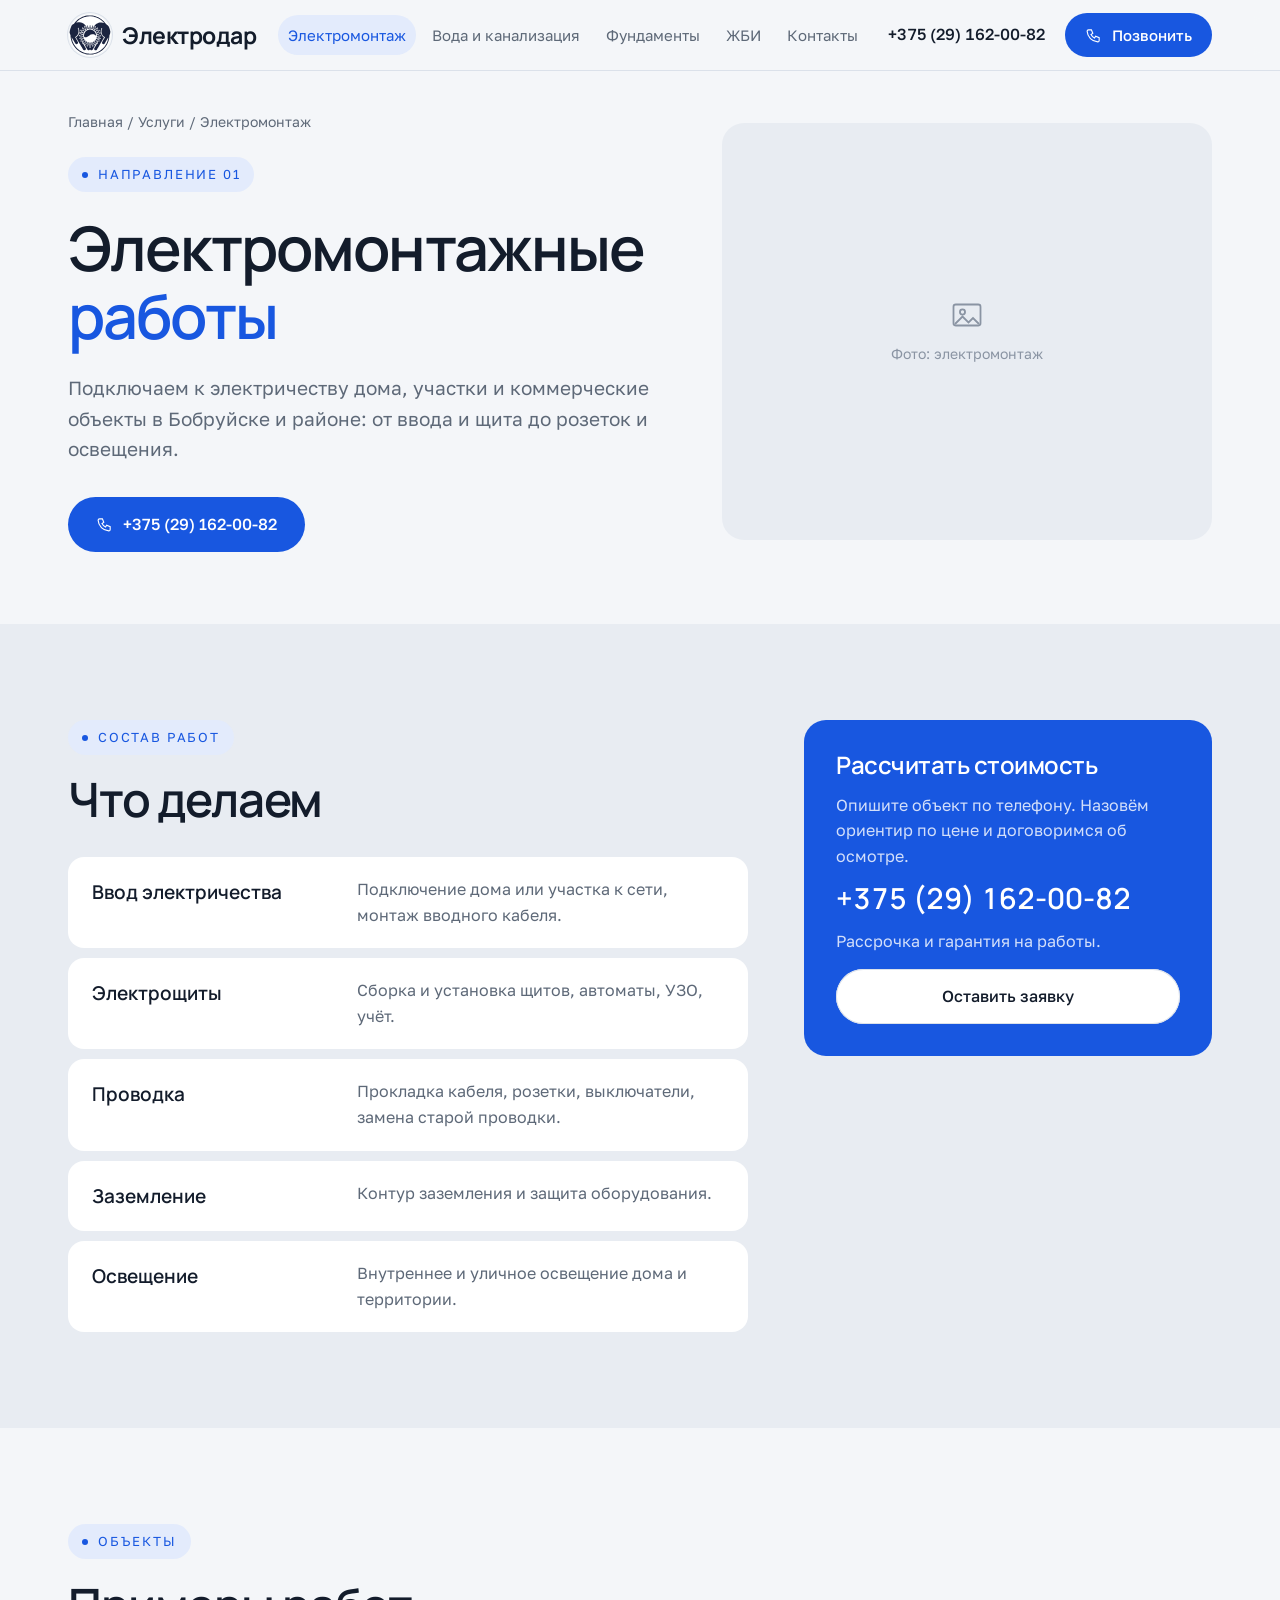
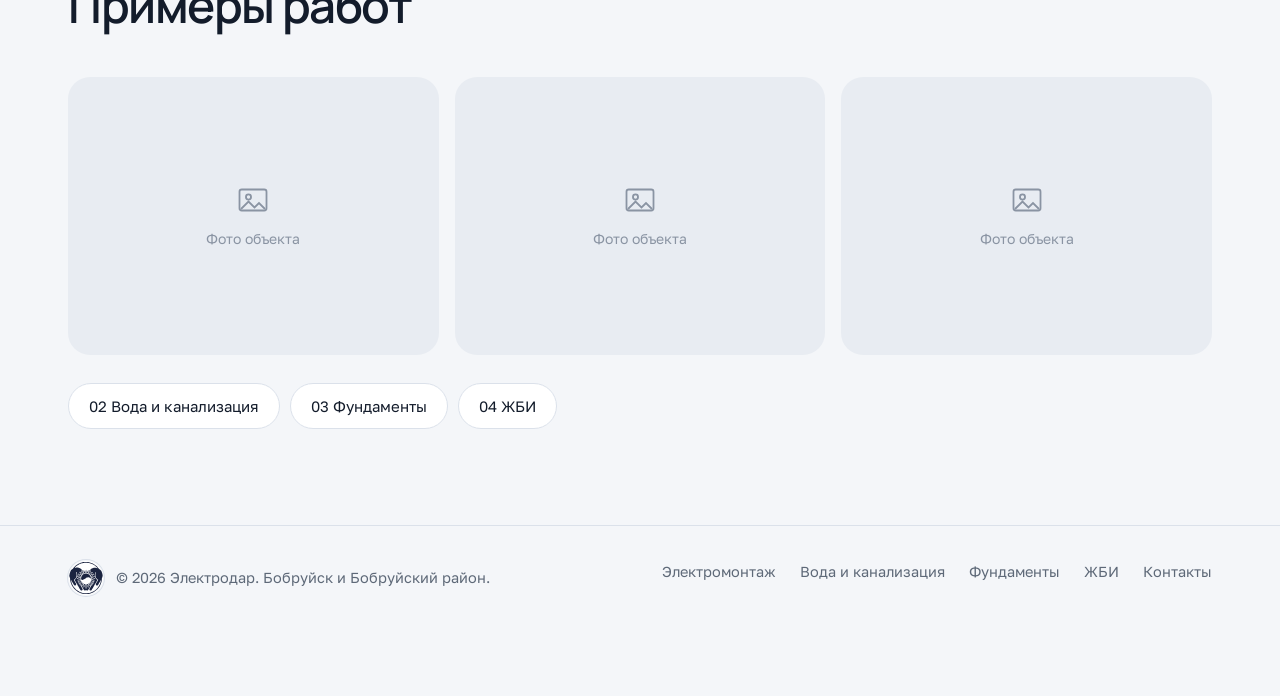
==== elektromontazh.html @ 2d4ed938 "Отдельные страницы услуг, SEO-разметка, мобильная версия, новый слоган - Страницы услуг вынесены в о" ====
<!DOCTYPE html>
<html lang="ru">
<head>
<meta charset="utf-8">
<meta name="viewport" content="width=device-width, initial-scale=1">
<title>Электромонтаж в Бобруйске и районе: ввод, щиты, проводка | Электродар</title>
<meta name="description" content="Электромонтажные работы в Бобруйске и Бобруйском районе: ввод электричества, сборка щитов, проводка, заземление, освещение. Рассрочка и гарантия. Тел. +375 29 162-00-82.">
<link rel="canonical" href="https://talizzzbogdan-dev.github.io/elektrodar/elektromontazh.html">
<meta name="robots" content="index, follow">
<meta name="theme-color" content="#F4F6F9">
<meta property="og:type" content="website">
<meta property="og:locale" content="ru_RU">
<meta property="og:site_name" content="Электродар">
<meta property="og:title" content="Электромонтаж в Бобруйске и районе: ввод, щиты, проводка | Электродар">
<meta property="og:description" content="Электромонтажные работы в Бобруйске и Бобруйском районе: ввод электричества, сборка щитов, проводка, заземление, освещение. Рассрочка и гарантия. Тел. +375 29 162-00-82.">
<meta property="og:url" content="https://talizzzbogdan-dev.github.io/elektrodar/elektromontazh.html">
<meta property="og:image" content="https://talizzzbogdan-dev.github.io/elektrodar/img/og.jpg">
<meta property="og:image:width" content="1200">
<meta property="og:image:height" content="630">
<meta name="twitter:card" content="summary_large_image">
<link rel="icon" href="img/logo.svg" type="image/svg+xml">
<link rel="icon" href="img/favicon-32.png" type="image/png" sizes="32x32">
<link rel="apple-touch-icon" href="img/apple-touch-icon.png">
<link rel="preconnect" href="https://fonts.googleapis.com">
<link rel="preconnect" href="https://fonts.gstatic.com" crossorigin>
<link href="https://fonts.googleapis.com/css2?family=Golos+Text:wght@400;500&family=Manrope:wght@500;600;700&display=swap" rel="stylesheet">
<link rel="stylesheet" href="styles.css">
<script type="application/ld+json">{"@context":"https://schema.org","@type":"Service","name":"Электромонтажные работы","serviceType":"Электромонтажные работы","provider":{"@id":"https://talizzzbogdan-dev.github.io/elektrodar/#org"},"areaServed":[{"@type":"City","name":"Бобруйск"},{"@type":"AdministrativeArea","name":"Бобруйский район"}],"url":"https://talizzzbogdan-dev.github.io/elektrodar/elektromontazh.html"}</script>
<script type="application/ld+json">{"@context":"https://schema.org","@type":"BreadcrumbList","itemListElement":[{"@type":"ListItem","position":1,"name":"Главная","item":"https://talizzzbogdan-dev.github.io/elektrodar/"},{"@type":"ListItem","position":2,"name":"Электромонтаж","item":"https://talizzzbogdan-dev.github.io/elektrodar/elektromontazh.html"}]}</script>
<script type="application/ld+json">{"@context":"https://schema.org","@type":"HomeAndConstructionBusiness","@id":"https://talizzzbogdan-dev.github.io/elektrodar/#org","name":"Электродар","url":"https://talizzzbogdan-dev.github.io/elektrodar/","logo":"https://talizzzbogdan-dev.github.io/elektrodar/img/logo.svg","image":"https://talizzzbogdan-dev.github.io/elektrodar/img/og.jpg","description":"Электромонтаж, водоснабжение и канализация, фундаменты, продажа, доставка и монтаж ЖБИ в Бобруйске и Бобруйском районе.","telephone":["+375291620082","+375447258724","+375447567236","+375296337055"],"email":"elektrodar@mail.ru","address":{"@type":"PostalAddress","streetAddress":"ул. Шинная, 10","addressLocality":"Бобруйск","addressRegion":"Могилёвская область","addressCountry":"BY"},"areaServed":[{"@type":"City","name":"Бобруйск"},{"@type":"AdministrativeArea","name":"Бобруйский район"}],"sameAs":["https://www.instagram.com/elektrodar2021/"]}</script>
</head>
<body>

<svg width="0" height="0" style="position:absolute" aria-hidden="true">
  <symbol id="i-photo" viewBox="0 0 24 24" fill="none" stroke="currentColor" stroke-width="1.2"><rect x="3" y="5" width="18" height="14" rx="1.5"/><circle cx="9" cy="10" r="1.7"/><path d="M4 18l5-5 4 4 3-3 4 4"/></symbol>
  <symbol id="i-phone" viewBox="0 0 24 24" fill="none" stroke="currentColor" stroke-width="1.6"><path d="M5 4h4l2 5-2.5 1.5a11 11 0 0 0 5 5L15 13l5 2v4a2 2 0 0 1-2 2A16 16 0 0 1 3 6a2 2 0 0 1 2-2z"/></symbol>
  <symbol id="i-tg" viewBox="0 0 24 24" fill="none" stroke="currentColor" stroke-width="1.5" stroke-linejoin="round"><path d="M21 4L3 11l6 2.200L11 20l3.200-4.300L19 19z"/><path d="M9 13.200L21 4"/></symbol>
  <symbol id="i-chat" viewBox="0 0 24 24" fill="none" stroke="currentColor" stroke-width="1.5" stroke-linejoin="round"><path d="M4 5h16v11H10l-5 4v-4H4z"/><path d="M9 9.500c.500 2 1.800 3.300 4 4"/></symbol>
  <symbol id="i-cam" viewBox="0 0 24 24" fill="none" stroke="currentColor" stroke-width="1.5"><rect x="4" y="4" width="16" height="16" rx="4.500"/><circle cx="12" cy="12" r="3.600"/><circle cx="16.600" cy="7.400" r=".6" fill="currentColor"/></symbol>
  <symbol id="i-arrow" viewBox="0 0 24 24" fill="none" stroke="currentColor" stroke-width="1.4"><path d="M4 12h16M14 6l6 6-6 6"/></symbol>
</svg>

<header class="top">
  <div class="wrap">
    <a class="logo" href="./"><img src="img/logo.svg" alt="" width="44" height="44">Электродар</a>
    <nav class="nav" id="menu" aria-label="Разделы сайта">
      <a href="elektromontazh.html" aria-current="page">Электромонтаж</a>
      <a href="voda-kanalizaciya.html">Вода и канализация</a>
      <a href="fundamenty.html">Фундаменты</a>
      <a href="zhbi.html">ЖБИ</a>
      <a href="./#kontakty">Контакты</a>
      <div class="nav-extra"><a class="tel" href="tel:+375291620082">+375 (29) 162-00-82</a><a class="tel" href="tel:+375447258724">+375 (44) 725-87-24</a></div>
    </nav>
    <a class="tel" href="tel:+375291620082">+375 (29) 162-00-82</a>
    <a class="btn" href="tel:+375291620082"><svg><use href="#i-phone"/></svg>Позвонить</a>
    <button class="burger" type="button" aria-expanded="false" aria-controls="menu" aria-label="Открыть меню"><span></span></button>
  </div>
  <div class="progress" id="progress"></div>
</header>

<main class="view" id="main">
  <div class="page-hero"><div class="wrap">
    <div>
      <p class="crumbs"><a href="./">Главная</a> / Услуги / Электромонтаж</p>
      <p class="eyebrow">Направление 01</p>
      <h1>Электромонтажные <b>работы</b></h1>
      <p class="lead">Подключаем к электричеству дома, участки и коммерческие объекты в Бобруйске и районе: от ввода и щита до розеток и освещения.</p>
      <a class="btn" href="tel:+375291620082"><svg><use href="#i-phone"/></svg>+375 (29) 162-00-82</a>
    </div>
    <div class="ph"><svg><use href="#i-photo"/></svg>Фото: электромонтаж</div>
  </div></div>
  <section class="block mist"><div class="wrap two">
    <div>
      <p class="eyebrow">Состав работ</p>
      <h2 style="margin-top:18px">Что делаем</h2>
      <ul class="works">
        <li><b>Ввод электричества</b><span>Подключение дома или участка к сети, монтаж вводного кабеля.</span></li>
        <li><b>Электрощиты</b><span>Сборка и установка щитов, автоматы, УЗО, учёт.</span></li>
        <li><b>Проводка</b><span>Прокладка кабеля, розетки, выключатели, замена старой проводки.</span></li>
        <li><b>Заземление</b><span>Контур заземления и защита оборудования.</span></li>
        <li><b>Освещение</b><span>Внутреннее и уличное освещение дома и территории.</span></li>
      </ul>
    </div>
    <aside class="side">
      <h3>Рассчитать стоимость</h3>
      <p>Опишите объект по телефону. Назовём ориентир по цене и договоримся об осмотре.</p>
      <a class="tel" href="tel:+375291620082">+375 (29) 162-00-82</a>
      <p>Рассрочка и гарантия на работы.</p>
      <a class="btn ghost" href="./#zayavka" style="justify-content:center">Оставить заявку</a>
    </aside>
  </div></section>
  <section class="block"><div class="wrap">
    <div class="head"><div><p class="eyebrow">Объекты</p><h2>Примеры работ</h2></div></div>
    <div class="photos">
      <div class="ph"><svg><use href="#i-photo"/></svg>Фото объекта</div>
      <div class="ph"><svg><use href="#i-photo"/></svg>Фото объекта</div>
      <div class="ph"><svg><use href="#i-photo"/></svg>Фото объекта</div>
    </div>
    <div class="others"><a href="voda-kanalizaciya.html">02 Вода и канализация</a><a href="fundamenty.html">03 Фундаменты</a><a href="zhbi.html">04 ЖБИ</a></div>
  </div></section>
</main>

<footer>
  <div class="wrap">
    <div class="foot-brand"><img src="img/logo.svg" alt="Логотип Электродар" width="36" height="36"><span>© 2026 Электродар. Бобруйск и Бобруйский район.</span></div>
    <nav aria-label="Услуги">
      <a href="elektromontazh.html">Электромонтаж</a>
      <a href="voda-kanalizaciya.html">Вода и канализация</a>
      <a href="fundamenty.html">Фундаменты</a>
      <a href="zhbi.html">ЖБИ</a>
      <a href="./#kontakty">Контакты</a>
    </nav>
  </div>
</footer>

<div class="callbar"><a class="btn" href="tel:+375291620082"><svg><use href="#i-phone"/></svg>Позвонить</a><a class="ico" href="https://t.me/+375291620082" target="_blank" rel="noopener" aria-label="Написать в Telegram"><svg><use href="#i-tg"/></svg></a><a class="ico" href="viber://chat?number=%2B375291620082" aria-label="Написать в Viber"><svg><use href="#i-chat"/></svg></a></div>

<script src="script.js"></script>
</body>
</html>
---- styles.css ----
:root{
  /* Идея: мягкий инженерный вариант. Холодный светло-серый фон, синий акцент (в токенах --green по историческим причинам), скруглённые белые карточки с фото, Raleway с курсивом в заголовках. */
  color-scheme: light;
  --bg:#F4F6F9;
  --card:#FFFFFF;
  --sand:#E8ECF2;
  --ink:#131C2B;
  --muted:#5E6978;
  --line:#DBE1EA;
  --green:#1857E0;
  --green-soft:#E3EBFC;
  --amber:#F2A93B;
  --display:"Manrope","Segoe UI",Roboto,Arial,sans-serif;
  --body:"Golos Text","Segoe UI",Roboto,Arial,sans-serif;
  --wrap:1200px;
  --r:22px;
  --ease:cubic-bezier(.2,.7,.2,1);
}
*{box-sizing:border-box}
html{scroll-behavior:smooth}
body{margin:0;background:var(--bg);color:var(--ink);font-family:var(--body);font-size:17px;line-height:1.6;-webkit-font-smoothing:antialiased}
a{color:inherit}
a:focus-visible,button:focus-visible{outline:2px solid var(--green);outline-offset:4px;border-radius:6px}
.wrap{max-width:var(--wrap);margin:0 auto;padding:0 28px}
h1,h2,h3{font-family:var(--display);font-weight:600;line-height:1.1;margin:0;text-wrap:balance;letter-spacing:-.03em;font-feature-settings:"lnum" 1}
h1{font-size:clamp(38px,5vw,70px)}
h2{font-size:clamp(30px,3.7vw,50px)}
h3{font-size:24px;font-weight:600;letter-spacing:-.02em}
h1 b,h2 b{font-weight:600;color:var(--green)}
p{margin:0}
.tel{font-variant-numeric:tabular-nums lining-nums;white-space:nowrap}
.eyebrow{font-size:13px;letter-spacing:.14em;text-transform:uppercase;color:var(--green);display:inline-flex;align-items:center;gap:10px;background:var(--green-soft);padding:7px 14px;border-radius:999px}
.eyebrow::before{content:"";width:6px;height:6px;border-radius:50%;background:var(--green)}

.top{background:rgba(244,246,249,.88);backdrop-filter:blur(12px);-webkit-backdrop-filter:blur(12px);position:sticky;top:0;z-index:20;border-bottom:1px solid var(--line)}
.top .wrap{display:flex;align-items:center;gap:20px;min-height:70px}
.progress{position:absolute;left:0;bottom:-1px;height:2px;width:100%;background:var(--green);transform-origin:0 50%;transform:scaleX(0)}
.logo{font-family:var(--display);font-weight:700;letter-spacing:-.02em;font-size:23px;text-decoration:none;display:flex;align-items:center;gap:10px}
.logo img{width:44px;height:44px;display:block;flex:none;border-radius:50%;box-shadow:0 0 0 1px var(--line);transition:transform .6s var(--ease)}
.logo:hover img{transform:rotate(-12deg)}
.foot-brand{display:flex;align-items:center;gap:12px}
.foot-brand img{width:36px;height:36px;border-radius:50%;box-shadow:0 0 0 1px var(--line)}
.nav{display:flex;gap:6px;margin-left:auto;font-size:15px;white-space:nowrap}
.nav a{text-decoration:none;color:var(--muted);padding:8px 10px;border-radius:999px;transition:background .3s,color .3s}
.nav a:hover,.nav a[aria-current="page"]{color:var(--green);background:var(--green-soft)}
.top .tel{font-weight:500;text-decoration:none;font-size:16px}
.btn{display:inline-flex;align-items:center;gap:10px;background:var(--green);color:#fff;font-weight:500;text-decoration:none;padding:15px 28px;border-radius:999px;font-family:var(--body);font-size:16px;transition:transform .3s var(--ease),box-shadow .3s,background .3s}
.btn:hover{background:#0F47C4;transform:translateY(-2px);box-shadow:0 14px 26px -14px rgba(24,87,224,.7)}
.btn svg{width:17px;height:17px;flex:none}
.btn.ghost{background:var(--card);color:var(--ink);box-shadow:inset 0 0 0 1px var(--line)}
.btn.ghost:hover{background:var(--card);box-shadow:inset 0 0 0 1px var(--green);color:var(--green)}
.top .btn{padding:10px 20px;font-size:15px}
.burger{display:none;margin-left:6px;width:46px;height:46px;border-radius:50%;border:1px solid var(--line);background:var(--card);cursor:pointer;place-items:center;padding:0;color:var(--ink)}
.burger span,.burger span::before,.burger span::after{display:block;width:18px;height:1.6px;background:currentColor;border-radius:2px;position:relative;transition:transform .35s var(--ease),background .2s}
.burger span::before,.burger span::after{content:"";position:absolute;left:0}
.burger span::before{top:-6px}.burger span::after{top:6px}
.burger[aria-expanded="true"] span{background:transparent}
.burger[aria-expanded="true"] span::before{transform:translateY(6px) rotate(45deg)}
.burger[aria-expanded="true"] span::after{transform:translateY(-6px) rotate(-45deg)}
.nav .nav-extra{display:none}
@media (max-width:1040px){
  .burger{display:grid}
  .top .tel{margin-left:auto}
  .top .btn{display:none}
  .nav{position:fixed;top:100%;left:0;right:0;margin:0;flex-direction:column;gap:2px;white-space:normal;background:var(--bg);padding:10px 20px 24px;border-bottom:1px solid var(--line);box-shadow:0 30px 40px -30px rgba(19,28,43,.35);max-height:calc(100vh - 70px);overflow:auto;opacity:0;visibility:hidden;transform:translateY(-8px);transition:opacity .3s,transform .35s var(--ease),visibility 0s .35s}
  .nav.open{opacity:1;visibility:visible;transform:none;transition:opacity .3s,transform .35s var(--ease)}
  .nav a{font-size:18px;padding:14px 14px;border-radius:14px;color:var(--ink)}
  .nav .nav-extra{display:flex;flex-direction:column;gap:8px;margin-top:12px;padding-top:16px;border-top:1px solid var(--line)}
  .nav .nav-extra a{font-family:var(--display);font-weight:600;font-feature-settings:"lnum" 1;font-size:20px;padding:12px 14px;background:var(--card)}
}

.ph{background:var(--sand);border-radius:var(--r);display:grid;place-items:center;align-content:center;gap:10px;color:#8A94A3;font-size:14px;text-align:center;padding:14px;position:relative;overflow:hidden;margin:0}
.ph svg{width:36px;height:36px}
.ph.pic{padding:0}
.ph.pic img{position:absolute;inset:0;width:100%;height:100%;object-fit:cover;display:block;transition:transform 1.4s var(--ease)}
.ph.pic:hover img,.card:hover .ph.pic img{transform:scale(1.06)}

/* Первый экран */
.hero .wrap{display:grid;grid-template-columns:minmax(0,1fr) minmax(0,1fr);gap:56px;align-items:center;padding-top:56px;padding-bottom:84px}
.hero h1{margin-top:24px}
.hero .lead{font-size:19px;color:var(--muted);max-width:31em;margin:26px 0 34px}
.hero .cta{display:flex;flex-wrap:wrap;gap:12px}
.hero-photo{position:relative}
.hero-photo .ph{aspect-ratio:4/4.1}
.hero-photo .floaty{position:absolute;left:-22px;bottom:30px;animation:float 7s ease-in-out infinite}
@keyframes float{0%,100%{translate:0 0}50%{translate:0 -10px}}
.badge{background:var(--card);border-radius:18px;padding:14px 20px 14px 16px;box-shadow:0 24px 44px -24px rgba(19,28,43,.45);display:flex;align-items:center;gap:14px}
.badge i{width:42px;height:42px;border-radius:50%;background:var(--green-soft);color:var(--green);display:grid;place-items:center;flex:none}
.badge i svg{width:22px;height:22px}
.badge b{font-family:var(--display);font-weight:600;font-size:18px;display:block;line-height:1.2}
.badge span{font-size:14px;color:var(--muted)}
.up{animation:up 1s var(--ease) both}
.up.d1{animation-delay:.08s}.up.d2{animation-delay:.18s}.up.d3{animation-delay:.28s}.up.d4{animation-delay:.5s}
@keyframes up{from{opacity:0;transform:translateY(24px)}to{opacity:1;transform:none}}
.unveil{animation:unveil 1.1s var(--ease) both}
.unveil.d1{animation-delay:.15s}.unveil.d2{animation-delay:.3s}
@keyframes unveil{from{opacity:0;scale:.92}to{opacity:1;scale:1}}
@media (max-width:900px){.hero .wrap{grid-template-columns:1fr;gap:40px;padding-top:36px;padding-bottom:56px}.hero-photo .floaty{left:12px;bottom:14px}.hero-photo .ph{aspect-ratio:4/3.4}}

.msgs{display:flex;flex-wrap:wrap;gap:8px;align-items:center;margin-top:20px;font-size:15px;color:var(--muted)}
.msgs a{display:inline-flex;gap:8px;align-items:center;padding:9px 16px;border-radius:999px;background:var(--card);border:1px solid var(--line);text-decoration:none;color:var(--ink);transition:border-color .3s,color .3s,transform .3s var(--ease)}
.msgs a:hover{border-color:var(--green);color:var(--green);transform:translateY(-2px)}
.msgs svg{width:17px;height:17px;color:var(--green)}

/* Бегущая строка */
.marquee{background:var(--green);color:#EAF0FD;overflow:hidden;padding:16px 0;font-family:var(--display);font-weight:600;font-size:20px;white-space:nowrap}
.marquee div{display:inline-flex;gap:36px;padding-right:36px;animation:run 36s linear infinite}
.marquee span::after{content:"";display:inline-block;width:7px;height:7px;border-radius:50%;background:var(--amber);margin-left:36px;vertical-align:middle}
@keyframes run{to{transform:translateX(-50%)}}

section.block{padding:96px 0}
section.block[id]{scroll-margin-top:70px}
.head{display:grid;grid-template-columns:minmax(0,1fr) minmax(0,1fr);gap:20px 56px;align-items:end;margin-bottom:46px}
.head h2{margin-top:20px}
.head p{color:var(--muted);max-width:30em}
.head .eyebrow{color:var(--green);font-size:13px;max-width:none}
.mist{background:var(--sand)}
@media (max-width:820px){.head{grid-template-columns:1fr;margin-bottom:30px}section.block{padding:60px 0}}

/* Услуги: карточки с фото */
.cards{display:grid;grid-template-columns:repeat(2,1fr);gap:20px}
.card{background:var(--card);border-radius:var(--r);padding:14px;display:grid;grid-template-columns:minmax(0,.8fr) minmax(0,1fr);gap:22px;text-decoration:none;border:1px solid var(--line);transition:transform .45s var(--ease),box-shadow .45s,border-color .45s}
.card:hover{transform:translateY(-6px);box-shadow:0 30px 50px -34px rgba(19,28,43,.5);border-color:transparent}
.card .ph{aspect-ratio:1/1;border-radius:14px}
.card>div{padding:12px 10px 10px 0;display:flex;flex-direction:column;gap:8px}
.card .n{font-family:var(--display);font-weight:600;font-size:15px;color:var(--green);font-feature-settings:"lnum" 1}
.card p{color:var(--muted);font-size:16px}
.card .go{margin-top:auto;display:inline-flex;align-items:center;gap:10px;font-weight:500;font-size:15px;color:var(--green)}
.card .go svg{width:18px;height:18px;transition:transform .4s var(--ease)}
.card:hover .go svg{transform:translateX(6px)}
@media (max-width:900px){.cards{grid-template-columns:1fr}}
@media (max-width:480px){.card{grid-template-columns:1fr}.card .ph{aspect-ratio:16/10}.card>div{padding:0 6px 8px}}

.terms{display:grid;grid-template-columns:repeat(3,1fr);gap:20px}
.term{background:var(--card);border-radius:var(--r);padding:30px 28px 32px;transition:transform .4s var(--ease),box-shadow .4s}
.term:hover{transform:translateY(-6px);box-shadow:0 28px 44px -32px rgba(19,28,43,.5)}
.term svg{width:26px;height:26px;color:var(--green);padding:14px;box-sizing:content-box;background:var(--green-soft);border-radius:50%;margin-bottom:22px}
.term h3{margin-bottom:10px}
.term p{color:var(--muted);font-size:16px}
@media (max-width:820px){.terms{grid-template-columns:1fr}}

.steps{list-style:none;margin:0;padding:0;display:grid;grid-template-columns:repeat(5,1fr);gap:16px;counter-reset:s}
.steps li{counter-increment:s;background:var(--card);border:1px solid var(--line);border-radius:var(--r);padding:22px 20px 24px}
.steps li::before{content:counter(s);font-family:var(--display);font-weight:600;font-size:18px;font-feature-settings:"lnum" 1;color:var(--green);background:var(--green-soft);width:40px;height:40px;border-radius:50%;display:grid;place-items:center;margin-bottom:18px}
.steps b{display:block;font-weight:500;margin-bottom:6px;font-size:18px}
.steps span{color:var(--muted);font-size:15.5px}
@media (max-width:1000px){.steps{grid-template-columns:repeat(2,1fr)}}
@media (max-width:480px){.steps{grid-template-columns:1fr}}

.photos{display:grid;grid-template-columns:repeat(3,1fr);gap:16px}
.photos .ph{aspect-ratio:4/3}
.photos.mosaic{grid-template-columns:repeat(4,1fr)}
.photos.mosaic .ph:first-child{grid-column:span 2;grid-row:span 2;aspect-ratio:auto}
.photos.mosaic .ph:nth-child(4){grid-column:span 2;aspect-ratio:8/2.9}
.photos.mosaic .ph:nth-child(4) img{object-position:50% 78%}
@media (max-width:760px){.photos,.photos.mosaic{grid-template-columns:repeat(2,1fr)}.photos.mosaic .ph:first-child,.photos.mosaic .ph:nth-child(4){grid-column:span 2;grid-row:auto;aspect-ratio:16/10}}

/* Спецтехника */
.tech{display:grid;grid-template-columns:minmax(0,.9fr) minmax(0,1.1fr);gap:56px;align-items:center}
.tech .pair{display:grid;grid-template-columns:1fr 1fr;gap:16px}
.tech .pair .ph{aspect-ratio:3/4}
.tech .pair .ph:last-child{margin-top:48px}
.tech h2{margin:20px 0 18px}
.tech p{color:var(--muted);max-width:30em}
.tech ul{list-style:none;margin:26px 0 0;padding:0;display:grid;gap:10px}
.tech li{background:var(--card);border-radius:16px;padding:16px 20px;display:grid;gap:2px}
.tech li b{font-family:var(--display);font-weight:600;font-size:18px}
.tech li span{color:var(--muted);font-size:15.5px}
@media (max-width:900px){.tech{grid-template-columns:1fr;gap:32px}}

/* Частые вопросы */
.faq{display:grid;gap:10px;max-width:880px}
.faq details{background:var(--card);border:1px solid var(--line);border-radius:16px;padding:0 24px;transition:border-color .3s}
.faq details[open]{border-color:var(--green)}
.faq summary{list-style:none;cursor:pointer;padding:20px 0;font-family:var(--display);font-weight:600;font-size:19px;display:flex;justify-content:space-between;align-items:center;gap:16px}
.faq summary::-webkit-details-marker{display:none}
.faq summary::after{content:"";flex:none;width:34px;height:34px;border-radius:50%;background:var(--green-soft) linear-gradient(var(--green),var(--green)) center/12px 1.5px no-repeat;transition:transform .4s var(--ease);box-shadow:inset 0 0 0 0 var(--green)}
.faq details:not([open]) summary::after{background-image:linear-gradient(var(--green),var(--green)),linear-gradient(var(--green),var(--green));background-size:12px 1.5px,1.5px 12px;background-position:center;background-repeat:no-repeat}
.faq details[open] summary::after{transform:rotate(180deg)}
.faq details p{padding:0 0 22px;color:var(--muted);max-width:62ch}

/* Форма заявки */
.request{display:grid;grid-template-columns:minmax(0,.9fr) minmax(0,1.1fr);gap:56px;align-items:start}
.request h2{margin:20px 0 18px}
.request>div>p{color:var(--muted);max-width:28em}
.form{background:var(--card);border:1px solid var(--line);border-radius:var(--r);padding:32px;display:grid;grid-template-columns:1fr 1fr;gap:16px}
.form label{display:grid;gap:6px;font-size:14px;color:var(--muted)}
.form .wide{grid-column:1/-1}
.form input,.form select,.form textarea{font:inherit;font-size:16px;color:var(--ink);padding:14px 16px;border:1px solid var(--line);border-radius:12px;background:var(--bg);width:100%;transition:border-color .3s,box-shadow .3s}
.form textarea{min-height:110px;resize:vertical}
.form input:focus,.form select:focus,.form textarea:focus{outline:none;border-color:var(--green);box-shadow:0 0 0 4px var(--green-soft)}
.form button{border:0;cursor:pointer;justify-content:center}
.form .note{font-size:15px;border-radius:12px;padding:14px 16px;background:var(--green-soft);color:var(--ink)}
.form .note[hidden]{display:none}
.form small{color:var(--muted);font-size:13.5px}
@media (max-width:900px){.request{grid-template-columns:1fr;gap:28px}}
@media (max-width:560px){.form{grid-template-columns:1fr;padding:22px}}

.contact .grid{display:grid;grid-template-columns:minmax(0,1.1fr) minmax(0,1fr);gap:24px}
.contact .grid>div{background:var(--card);border:1px solid var(--line);border-radius:var(--r);padding:38px}
.contact .grid>div:first-child{background:var(--green-soft);border-color:transparent}
.phones{list-style:none;margin:28px 0 0;padding:0;display:grid;gap:8px}
.phones a{font-family:var(--display);font-feature-settings:"lnum" 1;font-weight:600;font-size:clamp(24px,2.9vw,34px);line-height:1;text-decoration:none;display:flex;justify-content:space-between;align-items:center;padding:16px 22px;background:var(--card);border-radius:999px;transition:background .3s,color .3s,transform .4s var(--ease)}
.phones a svg{width:20px;height:20px;color:var(--green);transition:color .3s}
.phones a:hover{background:var(--green);color:#fff;transform:translateX(6px)}
.phones a:hover svg{color:#fff}
.contact dl{margin:0;display:grid;gap:22px}
.contact dt{font-size:13px;letter-spacing:.12em;text-transform:uppercase;color:var(--muted);margin-bottom:4px}
.contact dd{margin:0;font-size:18px}
.contact dd a{text-decoration-color:var(--green);text-underline-offset:4px}
.map{margin-top:28px;aspect-ratio:16/8}
@media (max-width:860px){.contact .grid{grid-template-columns:1fr}.contact .grid>div{padding:26px 22px}}

.page-hero .wrap{display:grid;grid-template-columns:minmax(0,1.1fr) minmax(0,.9fr);gap:56px;align-items:center;padding-top:40px;padding-bottom:72px}
.crumbs{font-size:14px;color:var(--muted);margin-bottom:24px}
.crumbs a{text-decoration:none}
.crumbs a:hover{color:var(--green)}
.page-hero h1{font-size:clamp(36px,4.8vw,66px);margin-top:22px}
.page-hero .lead{font-size:19px;color:var(--muted);max-width:32em;margin:24px 0 32px}
.page-hero .ph{aspect-ratio:4/3.4}
.two{display:grid;grid-template-columns:minmax(0,1.25fr) minmax(0,.75fr);gap:56px;align-items:start}
.works{list-style:none;margin:32px 0 0;padding:0;display:grid;gap:10px}
.works li{display:grid;grid-template-columns:minmax(0,.8fr) minmax(0,1.2fr);gap:20px;padding:20px 24px;background:var(--card);border-radius:16px;transition:transform .35s var(--ease)}
.works li:hover{transform:translateX(6px)}
.works b{font-family:var(--display);font-weight:600;font-size:19px}
.works span{color:var(--muted);font-size:16px}
.side{background:var(--green);color:#fff;border-radius:var(--r);padding:32px;display:grid;gap:14px;position:sticky;top:96px}
.side p{color:#D3DFFA;font-size:16px}
.side .tel{font-family:var(--display);font-feature-settings:"lnum" 1;font-weight:600;font-size:29px;text-decoration:none;line-height:1.1;color:#fff}
.others{display:flex;flex-wrap:wrap;gap:10px;margin-top:28px}
.others a{border:1px solid var(--line);border-radius:999px;padding:10px 20px;text-decoration:none;font-size:15px;background:var(--card);transition:border-color .3s,color .3s,transform .3s var(--ease)}
.others a:hover{border-color:var(--green);color:var(--green);transform:translateY(-2px)}
@media (max-width:900px){.page-hero .wrap{grid-template-columns:1fr;gap:32px;padding-top:26px;padding-bottom:44px}.two{grid-template-columns:1fr;gap:32px}.side{position:static}.works li{grid-template-columns:1fr;gap:4px}}

footer{border-top:1px solid var(--line);color:var(--muted);font-size:14.5px;padding:34px 0 100px}
footer .wrap{display:flex;flex-wrap:wrap;gap:14px 40px;justify-content:space-between}
footer nav{display:flex;flex-wrap:wrap;gap:8px 24px}
footer a{text-decoration:none}
footer a:hover{color:var(--green)}

.callbar{display:none}
@media (max-width:760px){
  .callbar{display:flex;position:fixed;left:0;right:0;bottom:0;z-index:30;padding:10px 16px calc(10px + env(safe-area-inset-bottom,0px));background:rgba(244,246,249,.94);backdrop-filter:blur(10px);border-top:1px solid var(--line)}
  .callbar{gap:8px}
  .callbar .btn{flex:1;justify-content:center;font-size:17px}
  .callbar .ico{flex:none;width:52px;height:52px;border-radius:50%;background:var(--card);border:1px solid var(--line);display:grid;place-items:center;color:var(--green)}
  .callbar .ico svg{width:22px;height:22px}
}

.rv.wait{opacity:0;transform:translateY(30px)}
.rv{transition:opacity .9s var(--ease),transform .9s var(--ease);transition-delay:var(--d,0s)}
.view[hidden]{display:none}
.view{animation:fade .5s ease both}
@keyframes fade{from{opacity:0}to{opacity:1}}
@media (prefers-reduced-motion:reduce){
  html{scroll-behavior:auto}
  *,*::before,*::after{animation:none!important;transition:none!important}
  .rv.wait{opacity:1;transform:none}
}

/* ===== Телефон ===== */
@media (max-width:760px){
  body{font-size:16px}
  .wrap{padding:0 18px}
  .top .wrap{min-height:62px;gap:10px}
  .top .tel{display:none}
  .burger{margin-left:auto}
  .logo{font-size:20px}
  .logo img{width:40px;height:40px}
  .nav{max-height:calc(100vh - 62px)}
  h1{font-size:clamp(31px,8.4vw,40px);letter-spacing:-.035em}
  h2{font-size:clamp(27px,7.2vw,34px)}
  h3{font-size:20px}
  .eyebrow{font-size:11.5px;padding:6px 12px}
  .hero .wrap{padding-top:22px;padding-bottom:40px;gap:28px}
  .hero h1{margin-top:16px}
  .hero .lead{font-size:16.5px;margin:16px 0 22px}
  .hero .cta{display:grid;grid-template-columns:1fr;gap:10px}
  .hero .cta .btn{justify-content:center;padding:15px 20px}
  .msgs{display:grid;grid-template-columns:repeat(3,1fr);gap:8px;margin-top:14px;font-size:14px}
  .msgs a{justify-content:center;padding:10px 6px;font-size:14px}
  .msgs a svg{width:16px;height:16px}
  .msgs-label{grid-column:1/-1}
  .hero-photo .ph{aspect-ratio:4/3.1;border-radius:18px}
  .hero-photo .floaty{left:10px;bottom:10px;right:auto}
  .badge{padding:10px 14px 10px 10px;gap:10px;border-radius:14px}
  .badge i{width:34px;height:34px}.badge i svg{width:18px;height:18px}
  .badge b{font-size:15px}.badge span{font-size:12.5px}
  .marquee{font-size:16px;padding:12px 0}
  section.block{padding:52px 0}
  .head{margin-bottom:22px;gap:12px}
  .head h2{margin-top:14px}
  .head p{font-size:15.5px}
  .head .eyebrow{font-size:11.5px}
  .cards{gap:12px}
  .card{grid-template-columns:104px minmax(0,1fr);gap:14px;padding:10px;border-radius:18px}
  .card .ph{aspect-ratio:1/1;border-radius:12px;align-self:start}
  .card>div{padding:4px 4px 4px 0;gap:4px}
  .card p{font-size:14.5px;line-height:1.45}
  .card .go{font-size:14px;margin-top:6px}
  .terms{gap:10px}
  .term{padding:18px 18px 20px;display:grid;grid-template-columns:auto 1fr;column-gap:14px;align-items:center}
  .term svg{width:22px;height:22px;padding:11px;margin:0}
  .term h3{margin:0}
  .term p{grid-column:1/-1;margin-top:10px;font-size:15px}
  .steps{gap:10px}
  .steps li{display:grid;grid-template-columns:40px 1fr;column-gap:14px;padding:16px}
  .steps li::before{margin:0;grid-row:1/3}
  .steps b{font-size:17px;margin:0 0 2px}
  .steps span{font-size:14.5px}
  .tech{gap:24px}
  .tech .pair{gap:10px}
  .tech .pair .ph{aspect-ratio:4/4.6}
  .tech .pair .ph:last-child{margin-top:24px}
  .tech h2{margin:14px 0 12px}
  .tech li{padding:14px 16px}
  .photos{gap:10px}
  .faq summary{font-size:16.5px;padding:16px 0;gap:12px}
  .faq summary::after{width:30px;height:30px}
  .faq details{padding:0 16px;border-radius:14px}
  .faq details p{font-size:15px;padding-bottom:16px}
  .request{gap:22px}
  .request h2{margin:14px 0 12px}
  .form{padding:18px;gap:12px;border-radius:18px}
  .form .btn{padding:16px}
  .contact .grid{gap:12px}
  .contact .grid>div{padding:22px 18px}
  .phones{margin-top:20px;gap:6px}
  .phones a{font-size:22px;padding:14px 18px}
  .contact dd{font-size:16.5px}
  .contact .msgs{margin-top:20px}
  .map{aspect-ratio:4/3;margin-top:20px}
  .page-hero .wrap{padding-top:16px;padding-bottom:36px;gap:22px}
  .crumbs{font-size:13px;margin-bottom:14px}
  .page-hero h1{font-size:clamp(30px,8.2vw,38px);margin-top:14px}
  .page-hero .lead{font-size:16.5px;margin:14px 0 20px}
  .page-hero .btn{width:100%;justify-content:center}
  .page-hero .ph{aspect-ratio:4/3;border-radius:18px}
  .works{margin-top:20px;gap:8px}
  .works li{padding:14px 16px;border-radius:14px}
  .works b{font-size:17px}
  .works span{font-size:14.5px}
  .side{padding:22px 20px}
  .side .tel{font-size:26px}
  .others{gap:8px}
  .others a{font-size:14px;padding:9px 14px}
  footer{padding:26px 0 104px;font-size:13.5px}
  .foot-brand{align-items:flex-start}
}
@media (max-width:360px){
  .msgs{grid-template-columns:1fr 1fr}
  .card{grid-template-columns:88px minmax(0,1fr)}
}
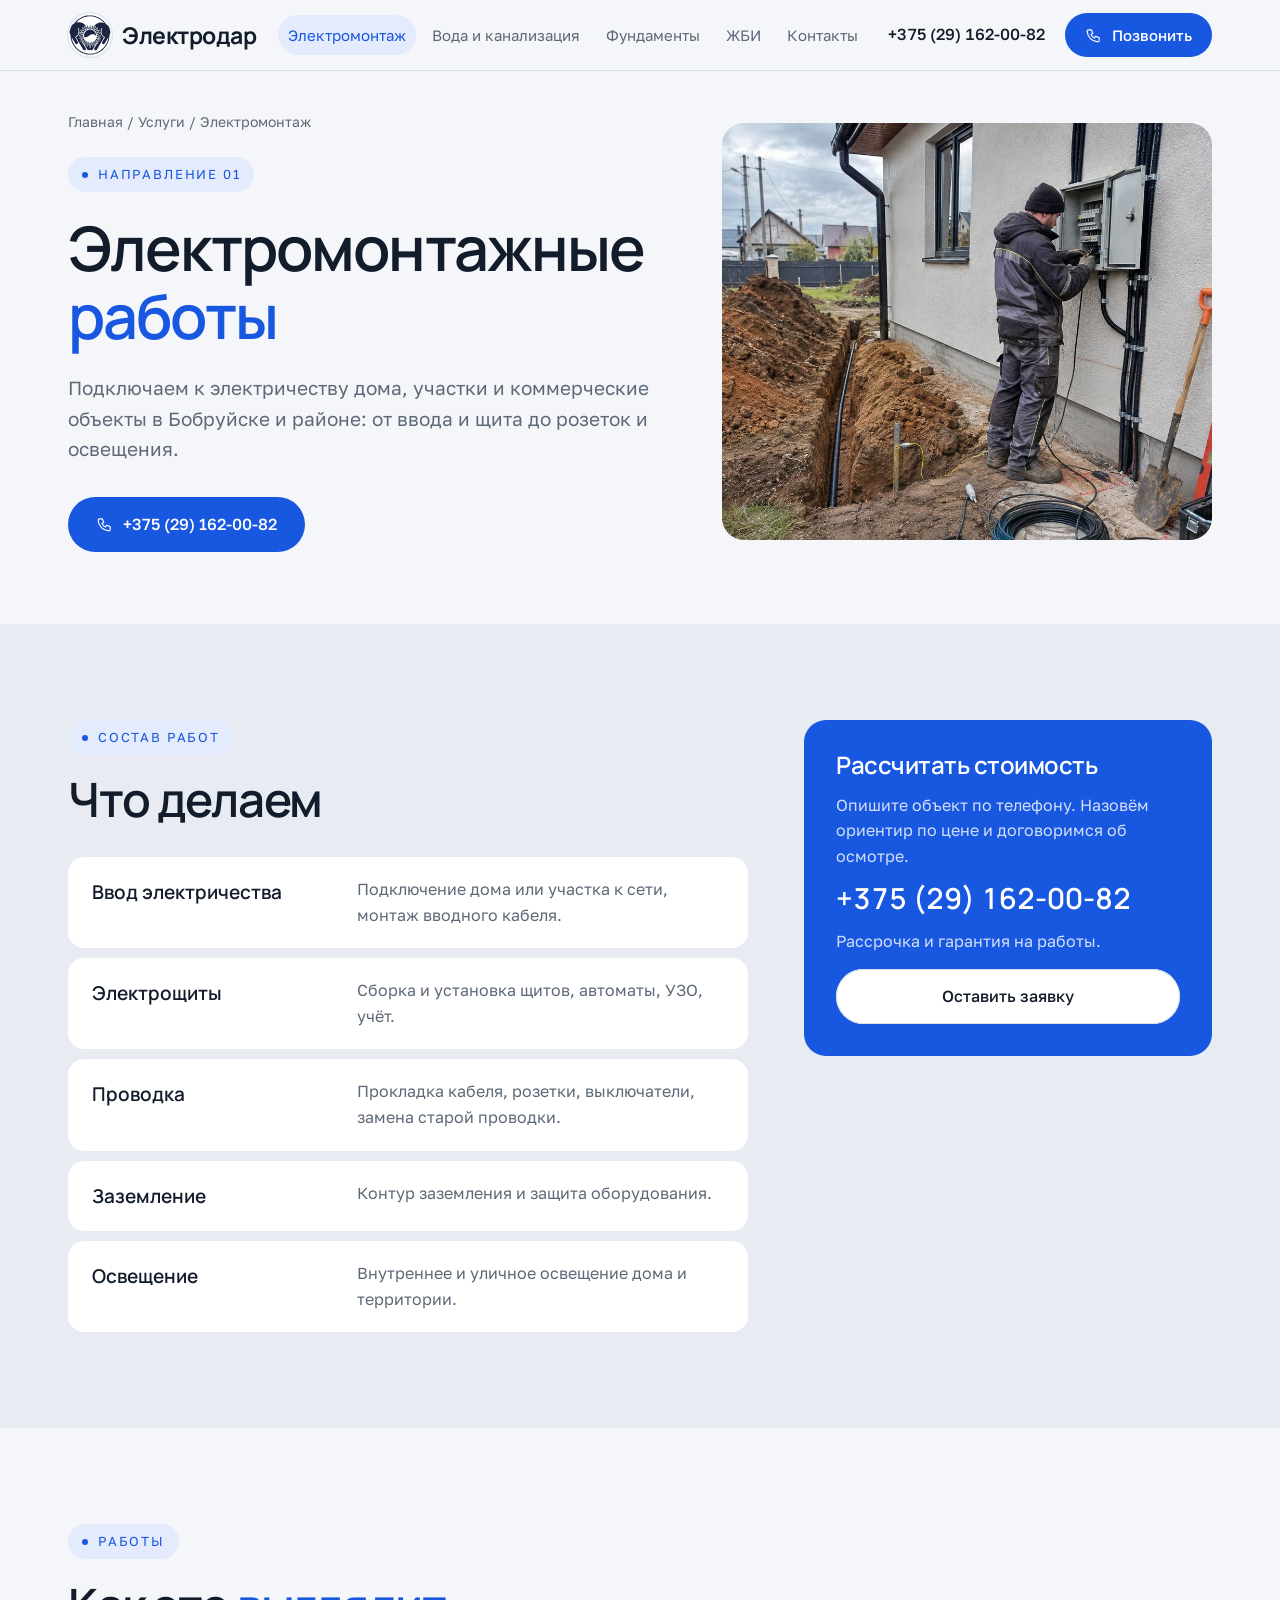
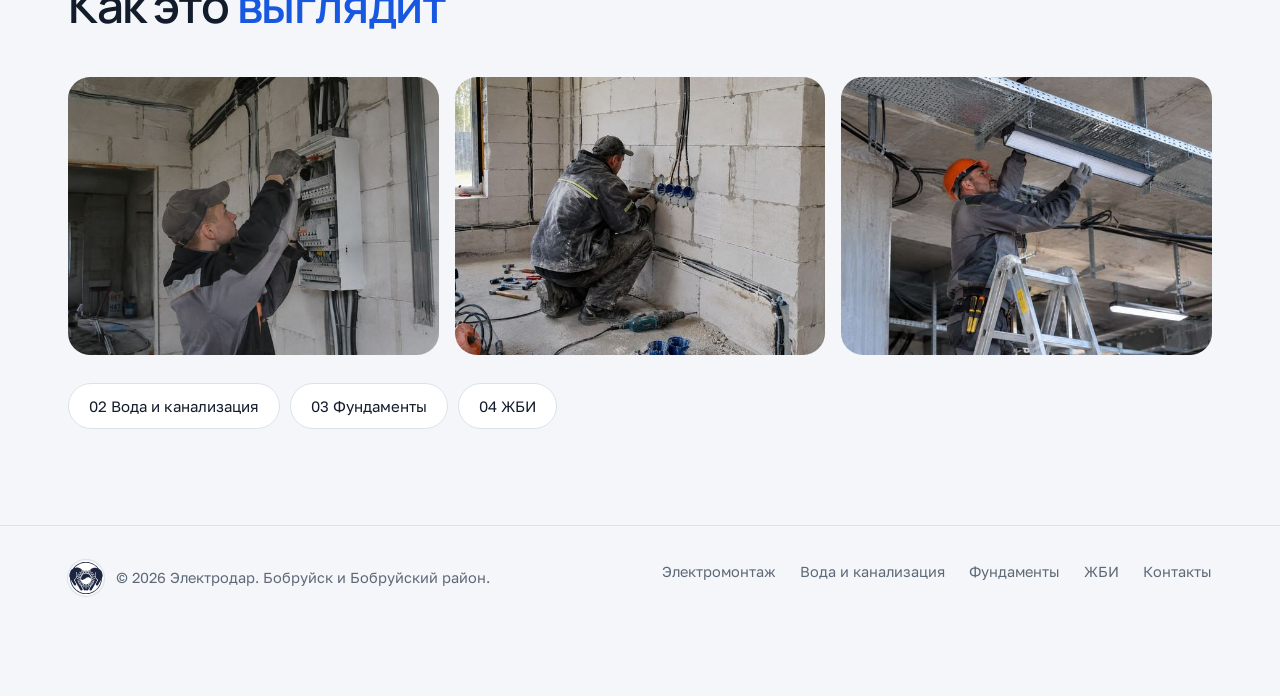
==== commit 0bc7bb34: "Новые фото-иллюстрации по всем услугам, блоки «Как это выглядит» - 24 иллюстрации: первые экраны, ка" ====
--- a/elektromontazh.html
+++ b/elektromontazh.html
@@ -24,7 +24,7 @@
 <link rel="preconnect" href="https://fonts.googleapis.com">
 <link rel="preconnect" href="https://fonts.gstatic.com" crossorigin>
 <link href="https://fonts.googleapis.com/css2?family=Golos+Text:wght@400;500&family=Manrope:wght@500;600;700&display=swap" rel="stylesheet">
-<link rel="stylesheet" href="styles.css">
+<link rel="stylesheet" href="styles.css?v=3">
 <script type="application/ld+json">{"@context":"https://schema.org","@type":"Service","name":"Электромонтажные работы","serviceType":"Электромонтажные работы","provider":{"@id":"https://talizzzbogdan-dev.github.io/elektrodar/#org"},"areaServed":[{"@type":"City","name":"Бобруйск"},{"@type":"AdministrativeArea","name":"Бобруйский район"}],"url":"https://talizzzbogdan-dev.github.io/elektrodar/elektromontazh.html"}</script>
 <script type="application/ld+json">{"@context":"https://schema.org","@type":"BreadcrumbList","itemListElement":[{"@type":"ListItem","position":1,"name":"Главная","item":"https://talizzzbogdan-dev.github.io/elektrodar/"},{"@type":"ListItem","position":2,"name":"Электромонтаж","item":"https://talizzzbogdan-dev.github.io/elektrodar/elektromontazh.html"}]}</script>
 <script type="application/ld+json">{"@context":"https://schema.org","@type":"HomeAndConstructionBusiness","@id":"https://talizzzbogdan-dev.github.io/elektrodar/#org","name":"Электродар","url":"https://talizzzbogdan-dev.github.io/elektrodar/","logo":"https://talizzzbogdan-dev.github.io/elektrodar/img/logo.svg","image":"https://talizzzbogdan-dev.github.io/elektrodar/img/og.jpg","description":"Электромонтаж, водоснабжение и канализация, фундаменты, продажа, доставка и монтаж ЖБИ в Бобруйске и Бобруйском районе.","telephone":["+375291620082","+375447258724","+375447567236","+375296337055"],"email":"elektrodar@mail.ru","address":{"@type":"PostalAddress","streetAddress":"ул. Шинная, 10","addressLocality":"Бобруйск","addressRegion":"Могилёвская область","addressCountry":"BY"},"areaServed":[{"@type":"City","name":"Бобруйск"},{"@type":"AdministrativeArea","name":"Бобруйский район"}],"sameAs":["https://www.instagram.com/elektrodar2021/"]}</script>
@@ -67,7 +67,7 @@
       <p class="lead">Подключаем к электричеству дома, участки и коммерческие объекты в Бобруйске и районе: от ввода и щита до розеток и освещения.</p>
       <a class="btn" href="tel:+375291620082"><svg><use href="#i-phone"/></svg>+375 (29) 162-00-82</a>
     </div>
-    <div class="ph"><svg><use href="#i-photo"/></svg>Фото: электромонтаж</div>
+    <figure class="ph pic"><img src="img/em-shchit.jpg" alt="Монтаж наружного электрощита на стене дома" width="1200" height="800" fetchpriority="high"></figure>
   </div></div>
   <section class="block mist"><div class="wrap two">
     <div>
@@ -90,11 +90,11 @@
     </aside>
   </div></section>
   <section class="block"><div class="wrap">
-    <div class="head"><div><p class="eyebrow">Объекты</p><h2>Примеры работ</h2></div></div>
+    <div class="head"><div><p class="eyebrow">Работы</p><h2>Как это <b>выглядит</b></h2></div></div>
     <div class="photos">
-      <div class="ph"><svg><use href="#i-photo"/></svg>Фото объекта</div>
-      <div class="ph"><svg><use href="#i-photo"/></svg>Фото объекта</div>
-      <div class="ph"><svg><use href="#i-photo"/></svg>Фото объекта</div>
+      <figure class="ph pic"><img src="img/em-provodka-sm.jpg" alt="Монтаж электропроводки и щита в доме" width="800" height="450" loading="lazy" decoding="async"></figure>
+      <figure class="ph pic"><img src="img/em-kabel-sm.jpg" alt="Прокладка кабеля по стене" width="800" height="450" loading="lazy" decoding="async"></figure>
+      <figure class="ph pic"><img src="img/em-osveshchenie-sm.jpg" alt="Монтаж светильников под потолком" width="800" height="450" loading="lazy" decoding="async"></figure>
     </div>
     <div class="others"><a href="voda-kanalizaciya.html">02 Вода и канализация</a><a href="fundamenty.html">03 Фундаменты</a><a href="zhbi.html">04 ЖБИ</a></div>
   </div></section>
@@ -115,6 +115,6 @@
 
 <div class="callbar"><a class="btn" href="tel:+375291620082"><svg><use href="#i-phone"/></svg>Позвонить</a><a class="ico" href="https://t.me/+375291620082" target="_blank" rel="noopener" aria-label="Написать в Telegram"><svg><use href="#i-tg"/></svg></a><a class="ico" href="viber://chat?number=%2B375291620082" aria-label="Написать в Viber"><svg><use href="#i-chat"/></svg></a></div>
 
-<script src="script.js"></script>
+<script src="script.js?v=3"></script>
 </body>
 </html>
--- a/styles.css
+++ b/styles.css
@@ -208,7 +208,14 @@
 .contact dt{font-size:13px;letter-spacing:.12em;text-transform:uppercase;color:var(--muted);margin-bottom:4px}
 .contact dd{margin:0;font-size:18px}
 .contact dd a{text-decoration-color:var(--green);text-underline-offset:4px}
-.map{margin-top:28px;aspect-ratio:16/8}
+.mapbox{margin-top:24px;background:var(--card);border:1px solid var(--line);border-radius:var(--r);overflow:hidden}
+.mapbox .map{margin:0;padding:0;height:clamp(380px,46vw,540px);border-radius:0}
+.map span{font-size:15px}
+.map a{color:var(--green);font-weight:500;font-size:15px}
+.map iframe{position:absolute;inset:0;width:100%;height:100%;border:0;display:block}
+.map-bar{display:flex;align-items:center;justify-content:space-between;gap:16px 24px;flex-wrap:wrap;padding:20px 26px}
+.map-bar b{display:block;font-family:var(--display);font-weight:600;font-size:19px}
+.map-bar span{color:var(--muted);font-size:15px}
 @media (max-width:860px){.contact .grid{grid-template-columns:1fr}.contact .grid>div{padding:26px 22px}}
 
 .page-hero .wrap{display:grid;grid-template-columns:minmax(0,1.1fr) minmax(0,.9fr);gap:56px;align-items:center;padding-top:40px;padding-bottom:72px}
@@ -329,7 +336,11 @@
   .phones a{font-size:22px;padding:14px 18px}
   .contact dd{font-size:16.5px}
   .contact .msgs{margin-top:20px}
-  .map{aspect-ratio:4/3;margin-top:20px}
+  .mapbox{margin-top:12px;border-radius:18px}
+  .mapbox .map{height:380px}
+  .map-bar{padding:16px 18px;flex-direction:column;align-items:stretch}
+  .map-bar b{font-size:17px}
+  .map-bar .btn{justify-content:center}
   .page-hero .wrap{padding-top:16px;padding-bottom:36px;gap:22px}
   .crumbs{font-size:13px;margin-bottom:14px}
   .page-hero h1{font-size:clamp(30px,8.2vw,38px);margin-top:14px}
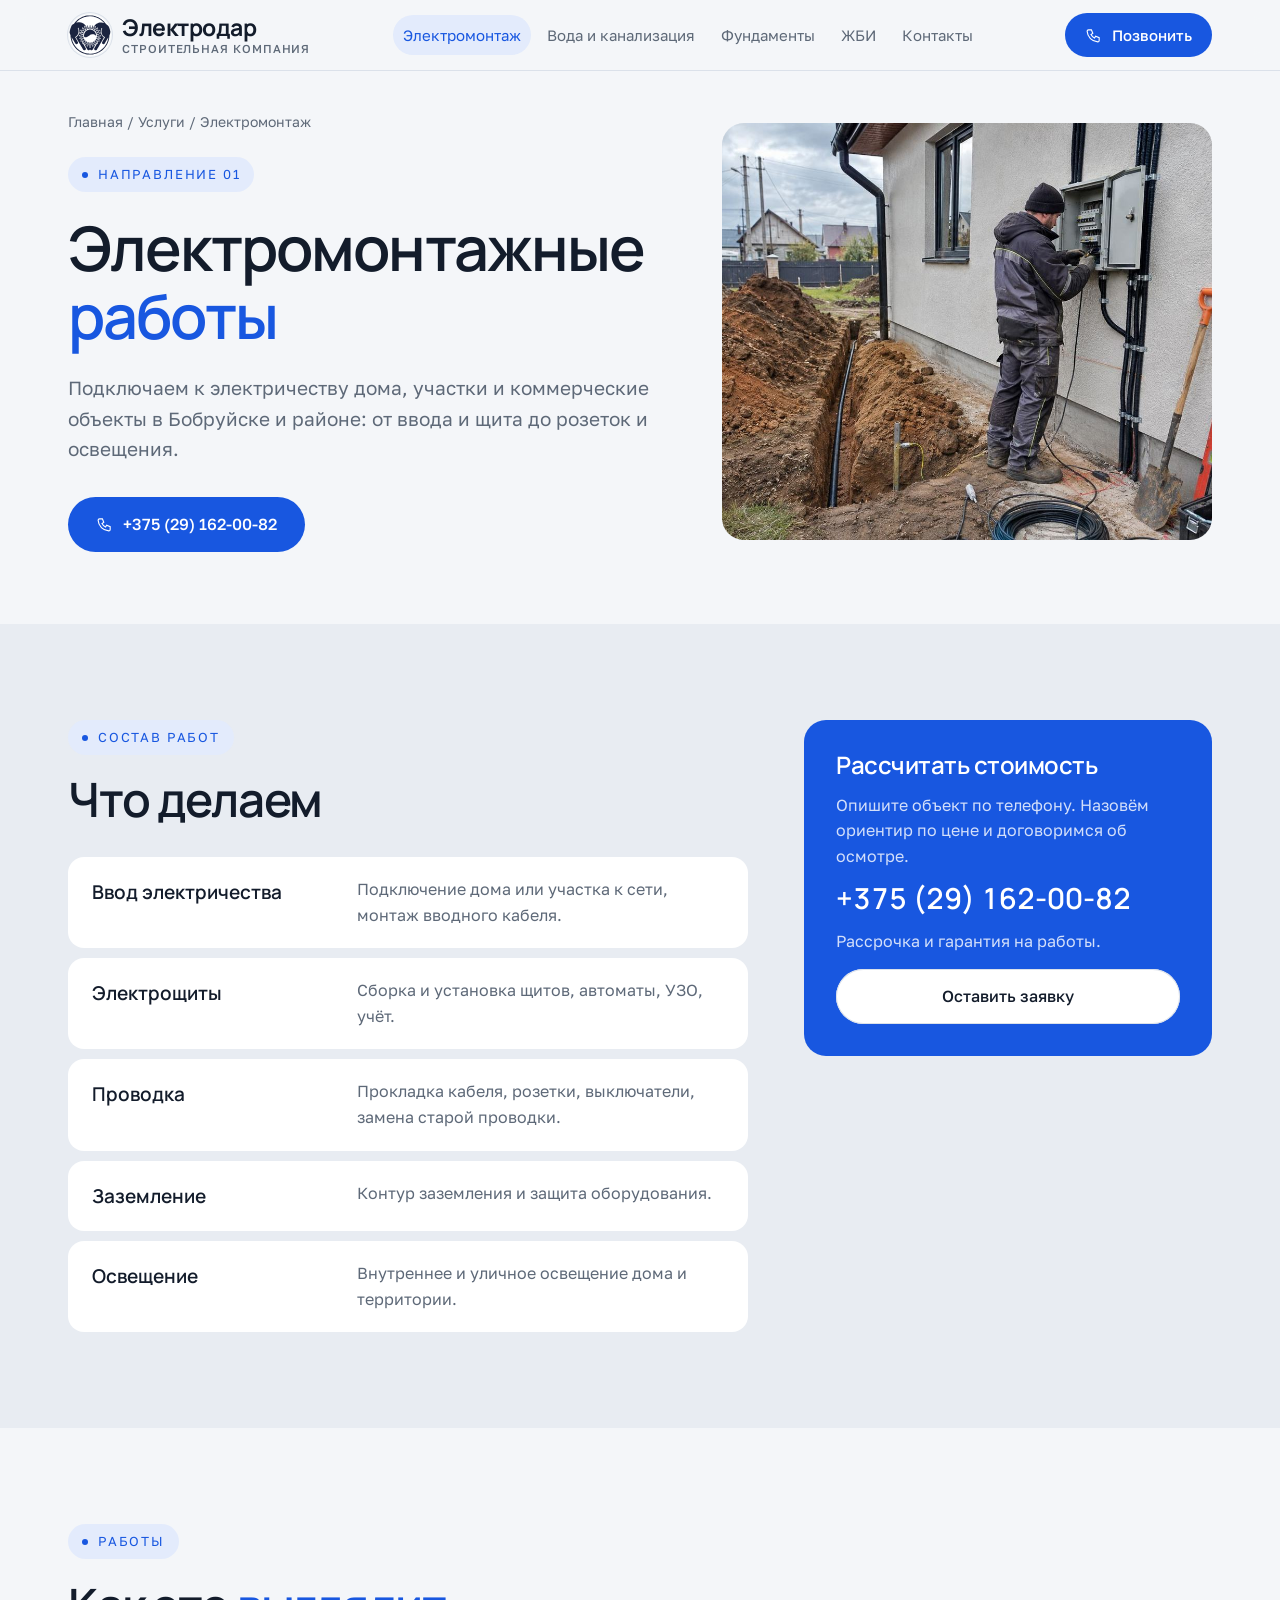
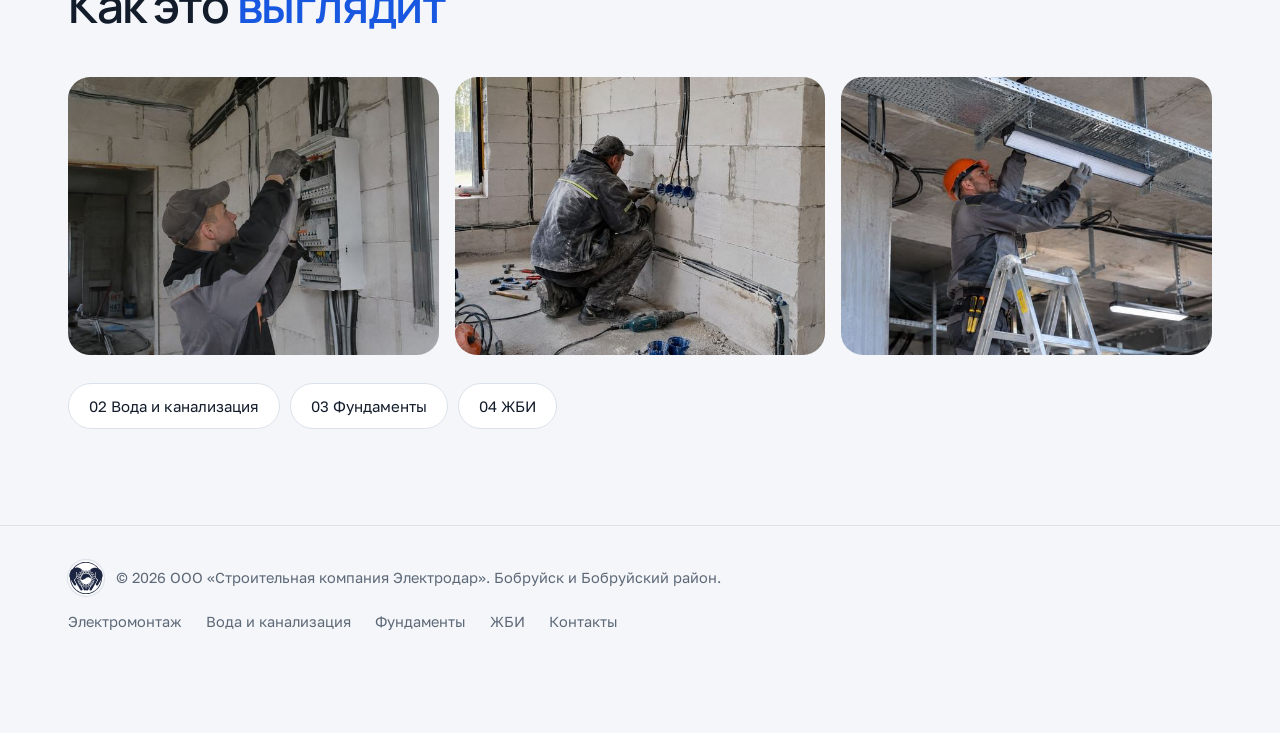
==== commit bb9eb8bf: "Подпись «Строительная компания» у названия, юридическое название в подвале Co-Authored-By: Claude Op" ====
--- a/elektromontazh.html
+++ b/elektromontazh.html
@@ -24,7 +24,7 @@
 <link rel="preconnect" href="https://fonts.googleapis.com">
 <link rel="preconnect" href="https://fonts.gstatic.com" crossorigin>
 <link href="https://fonts.googleapis.com/css2?family=Golos+Text:wght@400;500&family=Manrope:wght@500;600;700&display=swap" rel="stylesheet">
-<link rel="stylesheet" href="styles.css?v=3">
+<link rel="stylesheet" href="styles.css?v=4">
 <script type="application/ld+json">{"@context":"https://schema.org","@type":"Service","name":"Электромонтажные работы","serviceType":"Электромонтажные работы","provider":{"@id":"https://talizzzbogdan-dev.github.io/elektrodar/#org"},"areaServed":[{"@type":"City","name":"Бобруйск"},{"@type":"AdministrativeArea","name":"Бобруйский район"}],"url":"https://talizzzbogdan-dev.github.io/elektrodar/elektromontazh.html"}</script>
 <script type="application/ld+json">{"@context":"https://schema.org","@type":"BreadcrumbList","itemListElement":[{"@type":"ListItem","position":1,"name":"Главная","item":"https://talizzzbogdan-dev.github.io/elektrodar/"},{"@type":"ListItem","position":2,"name":"Электромонтаж","item":"https://talizzzbogdan-dev.github.io/elektrodar/elektromontazh.html"}]}</script>
 <script type="application/ld+json">{"@context":"https://schema.org","@type":"HomeAndConstructionBusiness","@id":"https://talizzzbogdan-dev.github.io/elektrodar/#org","name":"Электродар","url":"https://talizzzbogdan-dev.github.io/elektrodar/","logo":"https://talizzzbogdan-dev.github.io/elektrodar/img/logo.svg","image":"https://talizzzbogdan-dev.github.io/elektrodar/img/og.jpg","description":"Электромонтаж, водоснабжение и канализация, фундаменты, продажа, доставка и монтаж ЖБИ в Бобруйске и Бобруйском районе.","telephone":["+375291620082","+375447258724","+375447567236","+375296337055"],"email":"elektrodar@mail.ru","address":{"@type":"PostalAddress","streetAddress":"ул. Шинная, 10","addressLocality":"Бобруйск","addressRegion":"Могилёвская область","addressCountry":"BY"},"areaServed":[{"@type":"City","name":"Бобруйск"},{"@type":"AdministrativeArea","name":"Бобруйский район"}],"sameAs":["https://www.instagram.com/elektrodar2021/"]}</script>
@@ -42,7 +42,7 @@
 
 <header class="top">
   <div class="wrap">
-    <a class="logo" href="./"><img src="img/logo.svg" alt="" width="44" height="44">Электродар</a>
+    <a class="logo" href="./"><img src="img/logo.svg" alt="" width="44" height="44"><span class="logo-text"><b>Электродар</b><small>Строительная компания</small></span></a>
     <nav class="nav" id="menu" aria-label="Разделы сайта">
       <a href="elektromontazh.html" aria-current="page">Электромонтаж</a>
       <a href="voda-kanalizaciya.html">Вода и канализация</a>
@@ -102,7 +102,7 @@
 
 <footer>
   <div class="wrap">
-    <div class="foot-brand"><img src="img/logo.svg" alt="Логотип Электродар" width="36" height="36"><span>© 2026 Электродар. Бобруйск и Бобруйский район.</span></div>
+    <div class="foot-brand"><img src="img/logo.svg" alt="Логотип Электродар" width="36" height="36"><span>© 2026 ООО «Строительная компания Электродар». Бобруйск и Бобруйский район.</span></div>
     <nav aria-label="Услуги">
       <a href="elektromontazh.html">Электромонтаж</a>
       <a href="voda-kanalizaciya.html">Вода и канализация</a>
--- a/styles.css
+++ b/styles.css
@@ -38,6 +38,10 @@
 .logo{font-family:var(--display);font-weight:700;letter-spacing:-.02em;font-size:23px;text-decoration:none;display:flex;align-items:center;gap:10px}
 .logo img{width:44px;height:44px;display:block;flex:none;border-radius:50%;box-shadow:0 0 0 1px var(--line);transition:transform .6s var(--ease)}
 .logo:hover img{transform:rotate(-12deg)}
+.logo{flex:none}
+.logo-text{display:flex;flex-direction:column;line-height:1.05;white-space:nowrap}
+.logo-text b{font-weight:700}
+.logo-text small{font-family:var(--body);font-weight:500;font-size:11.5px;letter-spacing:.08em;text-transform:uppercase;color:var(--muted);margin-top:4px}
 .foot-brand{display:flex;align-items:center;gap:12px}
 .foot-brand img{width:36px;height:36px;border-radius:50%;box-shadow:0 0 0 1px var(--line)}
 .nav{display:flex;gap:6px;margin-left:auto;font-size:15px;white-space:nowrap}
@@ -58,6 +62,7 @@
 .burger[aria-expanded="true"] span::before{transform:translateY(6px) rotate(45deg)}
 .burger[aria-expanded="true"] span::after{transform:translateY(-6px) rotate(-45deg)}
 .nav .nav-extra{display:none}
+@media (max-width:1300px) and (min-width:1041px){.top .wrap>.tel{display:none}.top .btn{margin-left:auto}}
 @media (max-width:1040px){
   .burger{display:grid}
   .top .tel{margin-left:auto}
@@ -272,7 +277,8 @@
   .top .wrap{min-height:62px;gap:10px}
   .top .tel{display:none}
   .burger{margin-left:auto}
-  .logo{font-size:20px}
+  .logo{font-size:19px}
+  .logo-text small{font-size:10px;letter-spacing:.06em;margin-top:3px}
   .logo img{width:40px;height:40px}
   .nav{max-height:calc(100vh - 62px)}
   h1{font-size:clamp(31px,8.4vw,40px);letter-spacing:-.035em}
